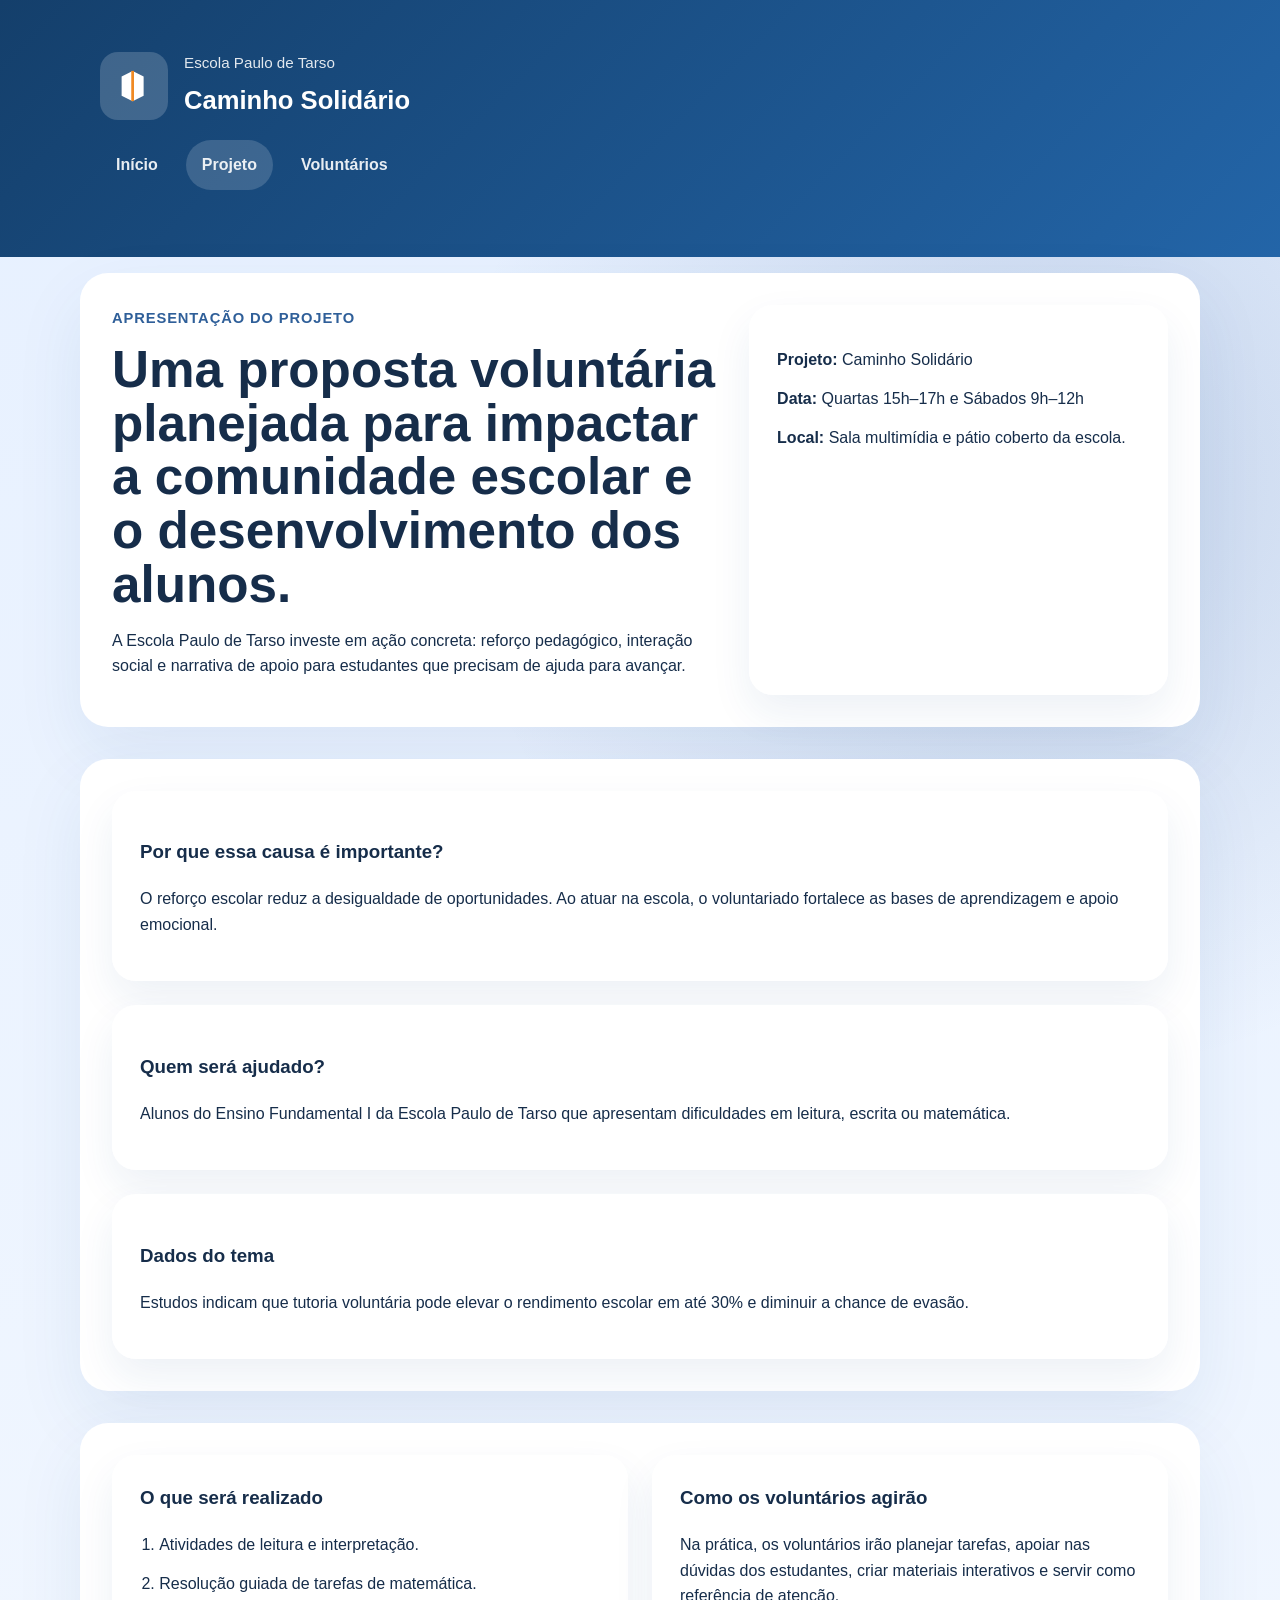
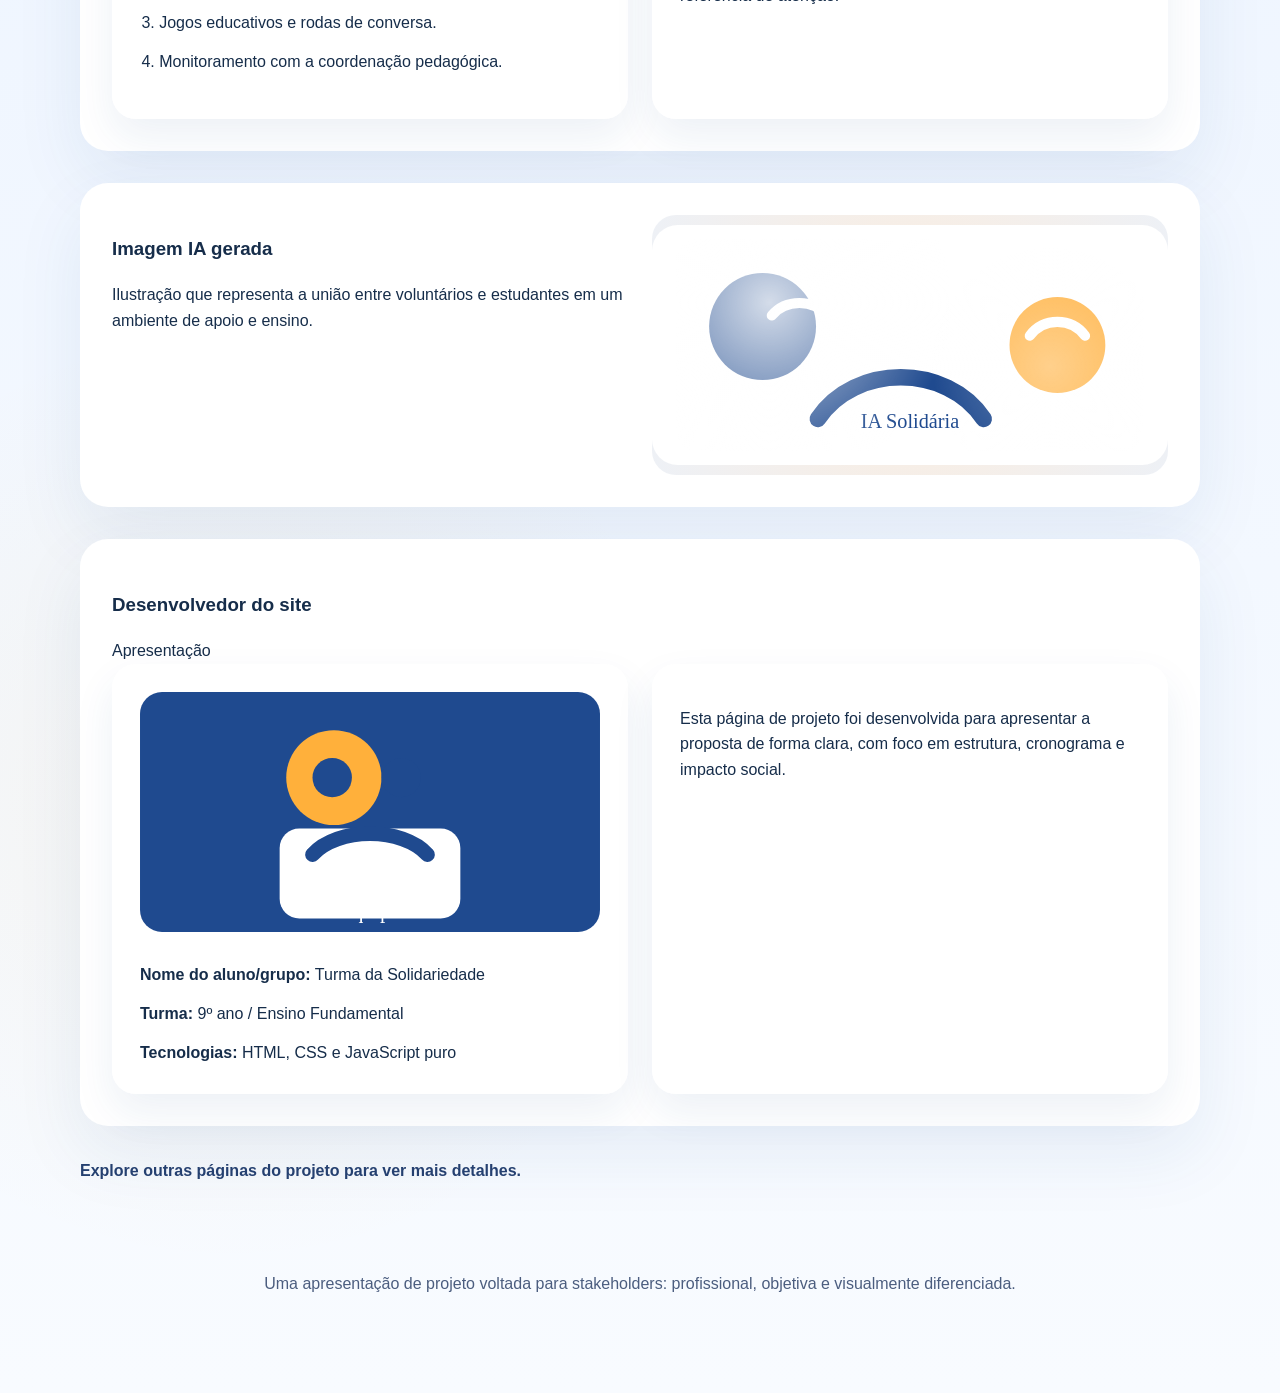
==== projeto.html @ b5e7ed50 "oi" ====
<!DOCTYPE html>
<html lang="pt-BR">
<head>
  <meta charset="UTF-8" />
  <meta name="viewport" content="width=device-width, initial-scale=1.0" />
  <title>Projeto Caminho Solidário | Escola Paulo de Tarso</title>
  <link rel="stylesheet" href="style.css" />
</head>
<body class="projeto" data-page-label="Projeto Caminho Solidário">
  <header>
    <div class="header-inner container">
      <div class="logo-box">
        <div class="logo-mark" aria-label="Logo da Escola Paulo de Tarso">
          <svg viewBox="0 0 64 64" xmlns="http://www.w3.org/2000/svg" aria-hidden="true">
            <path d="M14 18 L30 10 L46 18 V46 L30 54 L14 46 Z" fill="#ffffff" />
            <path d="M30 10 V54" stroke="#f08a24" stroke-width="4" />
          </svg>
        </div>
        <div class="logo-text">
          <p>Escola Paulo de Tarso</p>
          <h1>Caminho Solidário</h1>
        </div>
      </div>
      <nav class="main-nav" aria-label="Navegação principal">
        <a href="index.html" class="nav-link">Início</a>
        <a href="projeto.html" class="nav-link active">Projeto</a>
        <a href="voluntarios.html" class="nav-link">Voluntários</a>
      </nav>
    </div>
  </header>

  <main class="container">
    <section class="project-hero">
      <div>
        <span class="eyebrow">Apresentação do projeto</span>
        <h2>Uma proposta voluntária planejada para impactar a comunidade escolar e o desenvolvimento dos alunos.</h2>
        <p>A Escola Paulo de Tarso investe em ação concreta: reforço pedagógico, interação social e narrativa de apoio para estudantes que precisam de ajuda para avançar.</p>
      </div>
      <div class="project-highlight">
        <p><strong>Projeto:</strong> Caminho Solidário</p>
        <p><strong>Data:</strong> Quartas 15h–17h e Sábados 9h–12h</p>
        <p><strong>Local:</strong> Sala multimídia e pátio coberto da escola.</p>
      </div>
    </section>

    <section class="cards project-cards">
      <article class="card">
        <h3>Por que essa causa é importante?</h3>
        <p>O reforço escolar reduz a desigualdade de oportunidades. Ao atuar na escola, o voluntariado fortalece as bases de aprendizagem e apoio emocional.</p>
      </article>
      <article class="card">
        <h3>Quem será ajudado?</h3>
        <p>Alunos do Ensino Fundamental I da Escola Paulo de Tarso que apresentam dificuldades em leitura, escrita ou matemática.</p>
      </article>
      <article class="card">
        <h3>Dados do tema</h3>
        <p>Estudos indicam que tutoria voluntária pode elevar o rendimento escolar em até 30% e diminuir a chance de evasão.</p>
      </article>
    </section>

    <section class="timeline-section">
      <div class="timeline-card">
        <h3>O que será realizado</h3>
        <ol>
          <li>Atividades de leitura e interpretação.</li>
          <li>Resolução guiada de tarefas de matemática.</li>
          <li>Jogos educativos e rodas de conversa.</li>
          <li>Monitoramento com a coordenação pedagógica.</li>
        </ol>
      </div>
      <div class="timeline-card">
        <h3>Como os voluntários agirão</h3>
        <p>Na prática, os voluntários irão planejar tarefas, apoiar nas dúvidas dos estudantes, criar materiais interativos e servir como referência de atenção.</p>
      </div>
    </section>

    <section class="image-block project-image">
      <div class="card">
        <h3>Imagem IA gerada</h3>
        <p>Ilustração que representa a união entre voluntários e estudantes em um ambiente de apoio e ensino.</p>
      </div>
      <div class="image-canvas"></div>
    </section>

    <section class="developer-section">
      <div class="section-head">
        <h3>Desenvolvedor do site</h3>
        <span>Apresentação</span>
      </div>
      <div class="developer-grid">
        <div class="profile-card">
          <img src="data:image/svg+xml;utf8,<svg xmlns='http://www.w3.org/2000/svg' width='560' height='320'><rect width='560' height='320' fill='%231f4a8f'/><circle cx='140' cy='120' r='60' fill='%23f08a24'/><rect x='220' y='80' width='220' height='160' rx='24' fill='%23ffffff'/><circle cx='300' cy='144' r='32' fill='%231f4a8f'/><path d='M260 240 q80 50 160 0' stroke='%231f4a8f' stroke-width='18' fill='none'/><text x='280' y='300' font-size='28' fill='%23ffffff' text-anchor='middle'>Foto do grupo</text></svg>" alt="Foto do desenvolvedor" />
          <div>
            <p><strong>Nome do aluno/grupo:</strong> Turma da Solidariedade</p>
            <p><strong>Turma:</strong> 9º ano / Ensino Fundamental</p>
            <p><strong>Tecnologias:</strong> HTML, CSS e JavaScript puro</p>
          </div>
        </div>
        <div class="profile-text">
          <p>Esta página de projeto foi desenvolvida para apresentar a proposta de forma clara, com foco em estrutura, cronograma e impacto social.</p>
        </div>
      </div>
    </section>
    <div id="visit-note" class="visit-note">Carregando informações de navegação...</div>
  </main>

  <footer class="site-footer">
    <div class="container">
      <p>Uma apresentação de projeto voltada para stakeholders: profissional, objetiva e visualmente diferenciada.</p>
    </div>
  </footer>

  <script src="script.js"></script>
</body>
</html>
---- style.css ----
:root {
  --orange: #f08a24;
  --blue: #1f4a8f;
  --white: #ffffff;
  --gray: #f4f6fb;
  --dark: #1d3557;
  --soft: #e9f1ff;
  --text: #162d4a;
}

* {
  box-sizing: border-box;
}

body {
  margin: 0;
  font-family: "Inter", "Segoe UI", sans-serif;
  color: var(--text);
  line-height: 1.6;
  min-height: 100vh;
}

a {
  color: inherit;
  text-decoration: none;
}

img,
svg {
  max-width: 100%;
  display: block;
}

.container {
  width: min(1120px, calc(100% - 2rem));
  margin: 0 auto;
  padding: 1rem 0 3rem;
}

header {
  color: var(--white);
  padding: 2.2rem 1rem 1.2rem;
}

.header-inner {
  max-width: 1080px;
  margin: 0 auto;
  display: grid;
  grid-template-columns: 1fr;
  gap: 1.25rem;
}

.logo-box {
  display: flex;
  align-items: center;
  gap: 1rem;
}

.logo-mark {
  width: 68px;
  height: 68px;
  border-radius: 18px;
  display: grid;
  place-items: center;
  background: rgba(255, 255, 255, 0.18);
}

.logo-mark svg {
  width: 44px;
  height: 44px;
}

.logo-text p {
  margin: 0;
  opacity: 0.88;
  font-size: 0.95rem;
}

.logo-text h1 {
  margin: 0.25rem 0 0;
  font-size: 1.6rem;
}

.main-nav {
  display: flex;
  flex-wrap: wrap;
  gap: 0.75rem;
}

.nav-link {
  padding: 0.75rem 1rem;
  border-radius: 999px;
  font-weight: 700;
  color: rgba(255, 255, 255, 0.9);
  transition: background 0.2s ease;
}

.nav-link:hover,
.nav-link.active {
  background: rgba(255, 255, 255, 0.16);
}

body.home {
  background: radial-gradient(circle at 15% 20%, rgba(255, 176, 60, 0.22), transparent 24%),
    radial-gradient(circle at 85% 10%, rgba(31, 74, 143, 0.08), transparent 15%),
    linear-gradient(180deg, #fff7ec 0%, #ffffff 100%);
}

body.home header {
  background: linear-gradient(135deg, #ff8c3a, #1f4a8f);
}

body.projeto {
  background: radial-gradient(circle at 82% 16%, rgba(31, 74, 143, 0.18), transparent 22%),
    radial-gradient(circle at 18% 80%, rgba(255, 176, 60, 0.08), transparent 18%),
    linear-gradient(180deg, #e6f0ff 0%, #f8fbff 100%);
}

body.projeto header {
  background: linear-gradient(135deg, #143f6b, #2365a8);
}

body.voluntarios {
  background: radial-gradient(circle at 50% 10%, rgba(240, 138, 36, 0.18), transparent 26%),
    radial-gradient(circle at 15% 70%, rgba(31, 74, 143, 0.08), transparent 18%),
    linear-gradient(180deg, #e8efff 0%, #ffffff 100%);
}

body.voluntarios header {
  background: linear-gradient(135deg, #1f4a8f, #254e98);
}

.hero-visual {
  position: relative;
  display: grid;
  gap: 1rem;
}

.visual-image,
.image-canvas {
  border-radius: 26px;
  overflow: hidden;
  min-height: 260px;
  background: rgba(255, 255, 255, 0.76);
  display: grid;
  place-items: center;
}

.visual-image img,
.image-canvas img {
  width: 100%;
  height: auto;
  display: block;
}

main {
  margin-top: -2rem;
}

section {
  background: var(--white);
  border-radius: 28px;
  box-shadow: 0 28px 70px rgba(31, 74, 143, 0.08);
  margin-bottom: 2rem;
  padding: 2rem;
}

.eyebrow {
  display: inline-flex;
  align-items: center;
  gap: 0.5rem;
  font-size: 0.92rem;
  font-weight: 700;
  letter-spacing: 0.06em;
  text-transform: uppercase;
  color: #2f5f99;
}

.button-primary,
.button-secondary {
  display: inline-flex;
  align-items: center;
  justify-content: center;
  border-radius: 999px;
  font-weight: 700;
  padding: 0.95rem 1.75rem;
  transition: transform 0.2s ease, opacity 0.2s ease;
}

.button-primary {
  background: var(--white);
  color: var(--blue);
}

.button-secondary {
  background: rgba(255,255,255,0.14);
  color: var(--white);
}

.button-primary:hover,
.button-secondary:hover {
  transform: translateY(-2px);
  opacity: 0.92;
}

.home-hero,
.project-hero,
.volunteer-hero {
  display: grid;
  gap: 2rem;
}

.home-hero {
  grid-template-columns: 1.5fr 1fr;
  align-items: center;
}

.hero-content h2,
.project-hero h2,
.volunteer-hero h2 {
  margin: 0.75rem 0 1rem;
  line-height: 1.05;
  font-size: clamp(2.4rem, 4vw, 3.6rem);
}

.home-hero p,
.project-hero p,
.volunteer-hero p {
  max-width: 44rem;
}

.hero-actions {
  display: flex;
  gap: 1rem;
  flex-wrap: wrap;
}

.hero-visual {
  position: relative;
}

.visual-card,
.project-highlight,
.volunteer-metrics,
.mission-card,
.preview-card,
.timeline-card,
.status-card,
.form-panel,
.profile-card,
.profile-text,
.project-cards .card,
.developer-grid > * {
  background: rgba(255,255,255,0.98);
  border-radius: 24px;
  padding: 1.75rem;
  box-shadow: 0 18px 40px rgba(31, 74, 143, 0.08);
}

.visual-card {
  height: 100%;
  display: grid;
  align-items: center;
  justify-content: center;
  gap: 1.5rem;
  padding: 2rem;
}

.visual-pill {
  display: inline-flex;
  padding: 0.6rem 1rem;
  border-radius: 999px;
  background: rgba(240, 138, 36, 0.16);
  color: #b35b08;
  font-weight: 700;
}

.mission-grid,
.home-preview,
.project-cards,
.timeline-section,
.form-section,
.developer-grid,
.footer-grid {
  display: grid;
  gap: 1.5rem;
}

.mission-grid,
.home-preview,
.timeline-section,
.form-section,
.developer-grid {
  grid-template-columns: repeat(auto-fit, minmax(260px, 1fr));
}

.mission-card,
.preview-card,
.timeline-card,
.profile-card,
.profile-text,
.status-card {
  min-height: 160px;
}

.mission-card h3,
.preview-card h3,
.timeline-card h3,
.status-card h3,
.profile-text h3 {
  margin-top: 0;
}

.project-hero {
  grid-template-columns: 1.3fr 0.9fr;
}

.project-highlight p,
.volunteer-metrics div p,
.status-card p,
.profile-text p,
.profile-card p {
  margin: 0.85rem 0 0;
}

.project-cards .card {
  padding: 1.75rem;
}

.timeline-card ol {
  padding-left: 1.2rem;
}

.timeline-card ol li {
  margin-bottom: 0.85rem;
}

.image-block {
  display: grid;
  gap: 1.5rem;
}

.image-block.project-image {
  grid-template-columns: 1fr 1fr;
}

.image-canvas {
  min-height: 260px;
  border-radius: 24px;
  background: radial-gradient(circle at center, rgba(240,138,36,0.16), rgba(31,74,143,0.08));
  position: relative;
}

.image-canvas::before {
  content: "";
  position: absolute;
  inset: 1.5rem;
  background: radial-gradient(circle at 20% 30%, rgba(255,255,255,0.8), transparent 45%), radial-gradient(circle at 80% 60%, rgba(255,255,255,0.35), transparent 30%);
  border-radius: 20px;
}

.form-grid {
  display: grid;
  gap: 1rem;
}

label {
  display: grid;
  gap: 0.5rem;
  font-weight: 600;
}

input,
select,
textarea {
  width: 100%;
  border: 1px solid #d8dde8;
  border-radius: 14px;
  padding: 0.95rem 1rem;
  font: inherit;
  background: var(--white);
}

input:focus,
select:focus,
textarea:focus {
  outline: 3px solid rgba(31, 74, 143, 0.15);
}

textarea {
  resize: vertical;
  min-height: 140px;
}

button {
  border: none;
  background: var(--blue);
  color: var(--white);
  padding: 1rem 1.5rem;
  border-radius: 14px;
  cursor: pointer;
  font-size: 1rem;
  font-weight: 700;
}

button:hover {
  background: #163b72;
}

.volunteer-status {
  border-radius: 18px;
  background: #eff6ff;
  padding: 1rem 1.25rem;
  color: var(--text);
  font-weight: 600;
}

.volunteer-count,
.visit-note {
  margin-top: 1rem;
  font-weight: 600;
}

.profile-card {
  display: grid;
  gap: 1rem;
}

.profile-card img {
  border-radius: 22px;
  object-fit: cover;
  height: 240px;
  width: 100%;
}

.profile-text {
  display: grid;
  gap: 1rem;
}

.site-footer {
  padding: 1.5rem 0 3rem;
}

.site-footer p {
  margin: 0;
  text-align: center;
  color: #4b5d7f;
}

.visit-note {
  color: #254070;
}

@media (max-width: 900px) {
  .home-hero,
  .project-hero,
  .volunteer-hero,
  .image-block.project-image,
  .timeline-section,
  .form-section,
  .developer-grid,
  .mission-grid,
  .home-preview {
    grid-template-columns: 1fr;
  }

  main {
    margin-top: -1.5rem;
  }
}

@media (max-width: 620px) {
  header {
    padding: 1.5rem 1rem 1rem;
  }

  .hero-content h2,
  .project-hero h2,
  .volunteer-hero h2 {
    font-size: 2.2rem;
  }

  .button-primary,
  .button-secondary {
    width: 100%;
  }
}
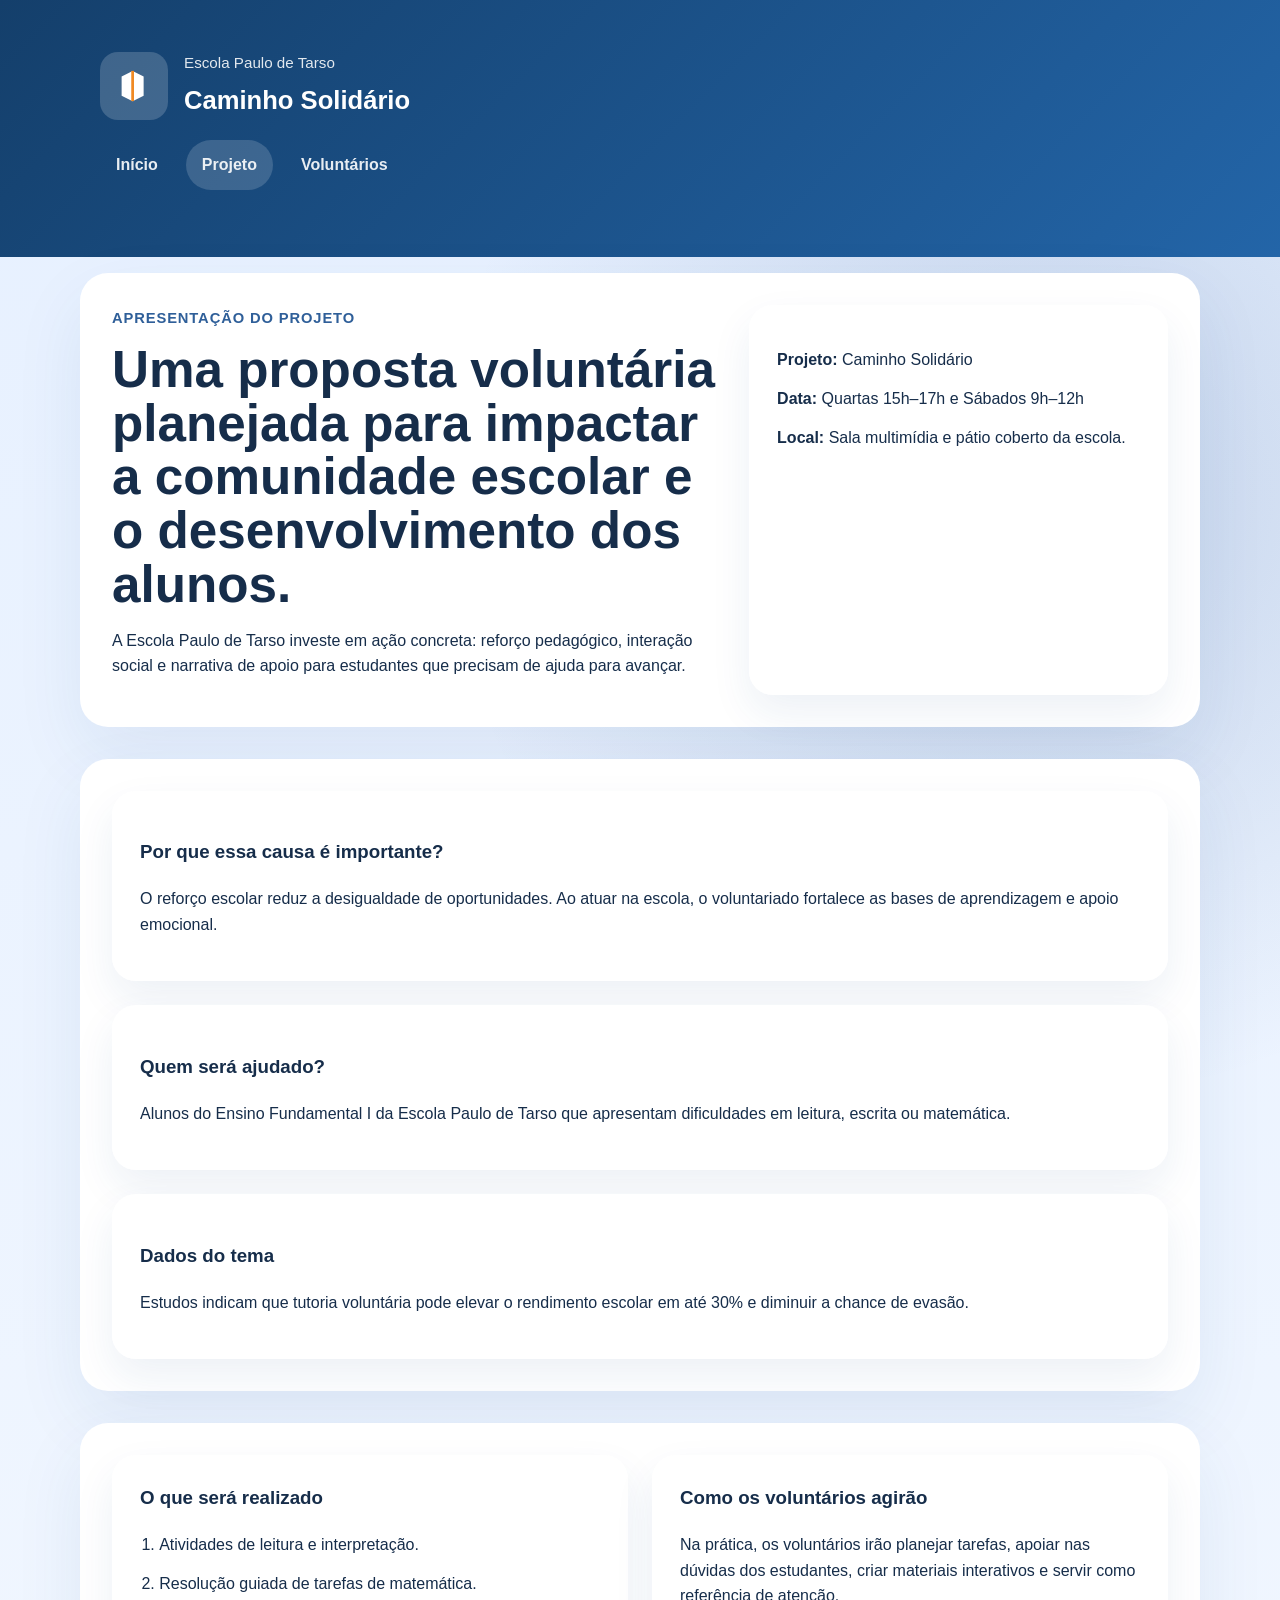
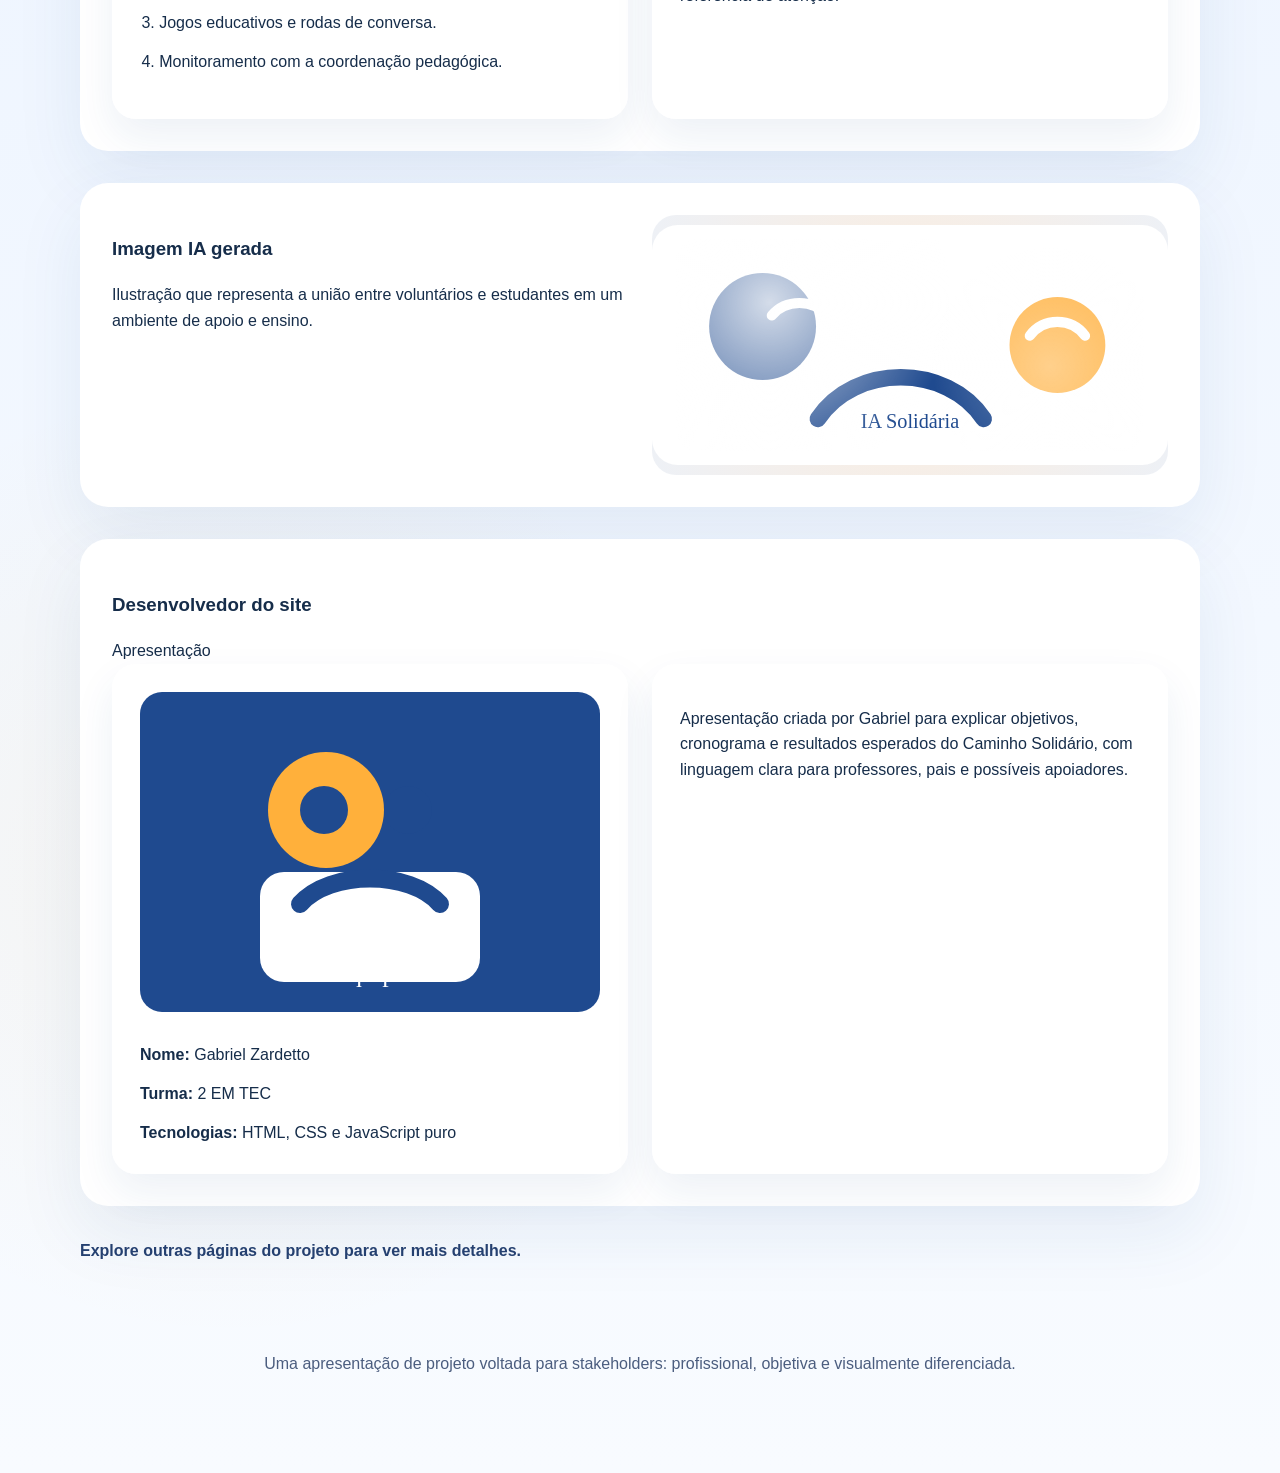
==== commit 4a6f5dd1: "adiciona pasta imagens e arquivo html" ====
--- a/projeto.html
+++ b/projeto.html
@@ -89,15 +89,15 @@
       </div>
       <div class="developer-grid">
         <div class="profile-card">
-          <img src="data:image/svg+xml;utf8,<svg xmlns='http://www.w3.org/2000/svg' width='560' height='320'><rect width='560' height='320' fill='%231f4a8f'/><circle cx='140' cy='120' r='60' fill='%23f08a24'/><rect x='220' y='80' width='220' height='160' rx='24' fill='%23ffffff'/><circle cx='300' cy='144' r='32' fill='%231f4a8f'/><path d='M260 240 q80 50 160 0' stroke='%231f4a8f' stroke-width='18' fill='none'/><text x='280' y='300' font-size='28' fill='%23ffffff' text-anchor='middle'>Foto do grupo</text></svg>" alt="Foto do desenvolvedor" />
+          <img src="assets/images/gabriel-imagem.jpg" alt="Foto de Gabriel Zardetto" />
           <div>
-            <p><strong>Nome do aluno/grupo:</strong> Turma da Solidariedade</p>
-            <p><strong>Turma:</strong> 9º ano / Ensino Fundamental</p>
+            <p><strong>Nome:</strong> Gabriel Zardetto</p>
+            <p><strong>Turma:</strong> 2 EM TEC</p>
             <p><strong>Tecnologias:</strong> HTML, CSS e JavaScript puro</p>
           </div>
         </div>
         <div class="profile-text">
-          <p>Esta página de projeto foi desenvolvida para apresentar a proposta de forma clara, com foco em estrutura, cronograma e impacto social.</p>
+          <p>Apresentação criada por Gabriel para explicar objetivos, cronograma e resultados esperados do Caminho Solidário, com linguagem clara para professores, pais e possíveis apoiadores.</p>
         </div>
       </div>
     </section>
--- a/style.css
+++ b/style.css
@@ -389,7 +389,7 @@
 
 textarea {
   resize: vertical;
-  min-height: 140px;
+  min-height: 220px;
 }
 
 button {
@@ -429,7 +429,7 @@
 .profile-card img {
   border-radius: 22px;
   object-fit: cover;
-  height: 240px;
+  height: 320px;
   width: 100%;
 }
 
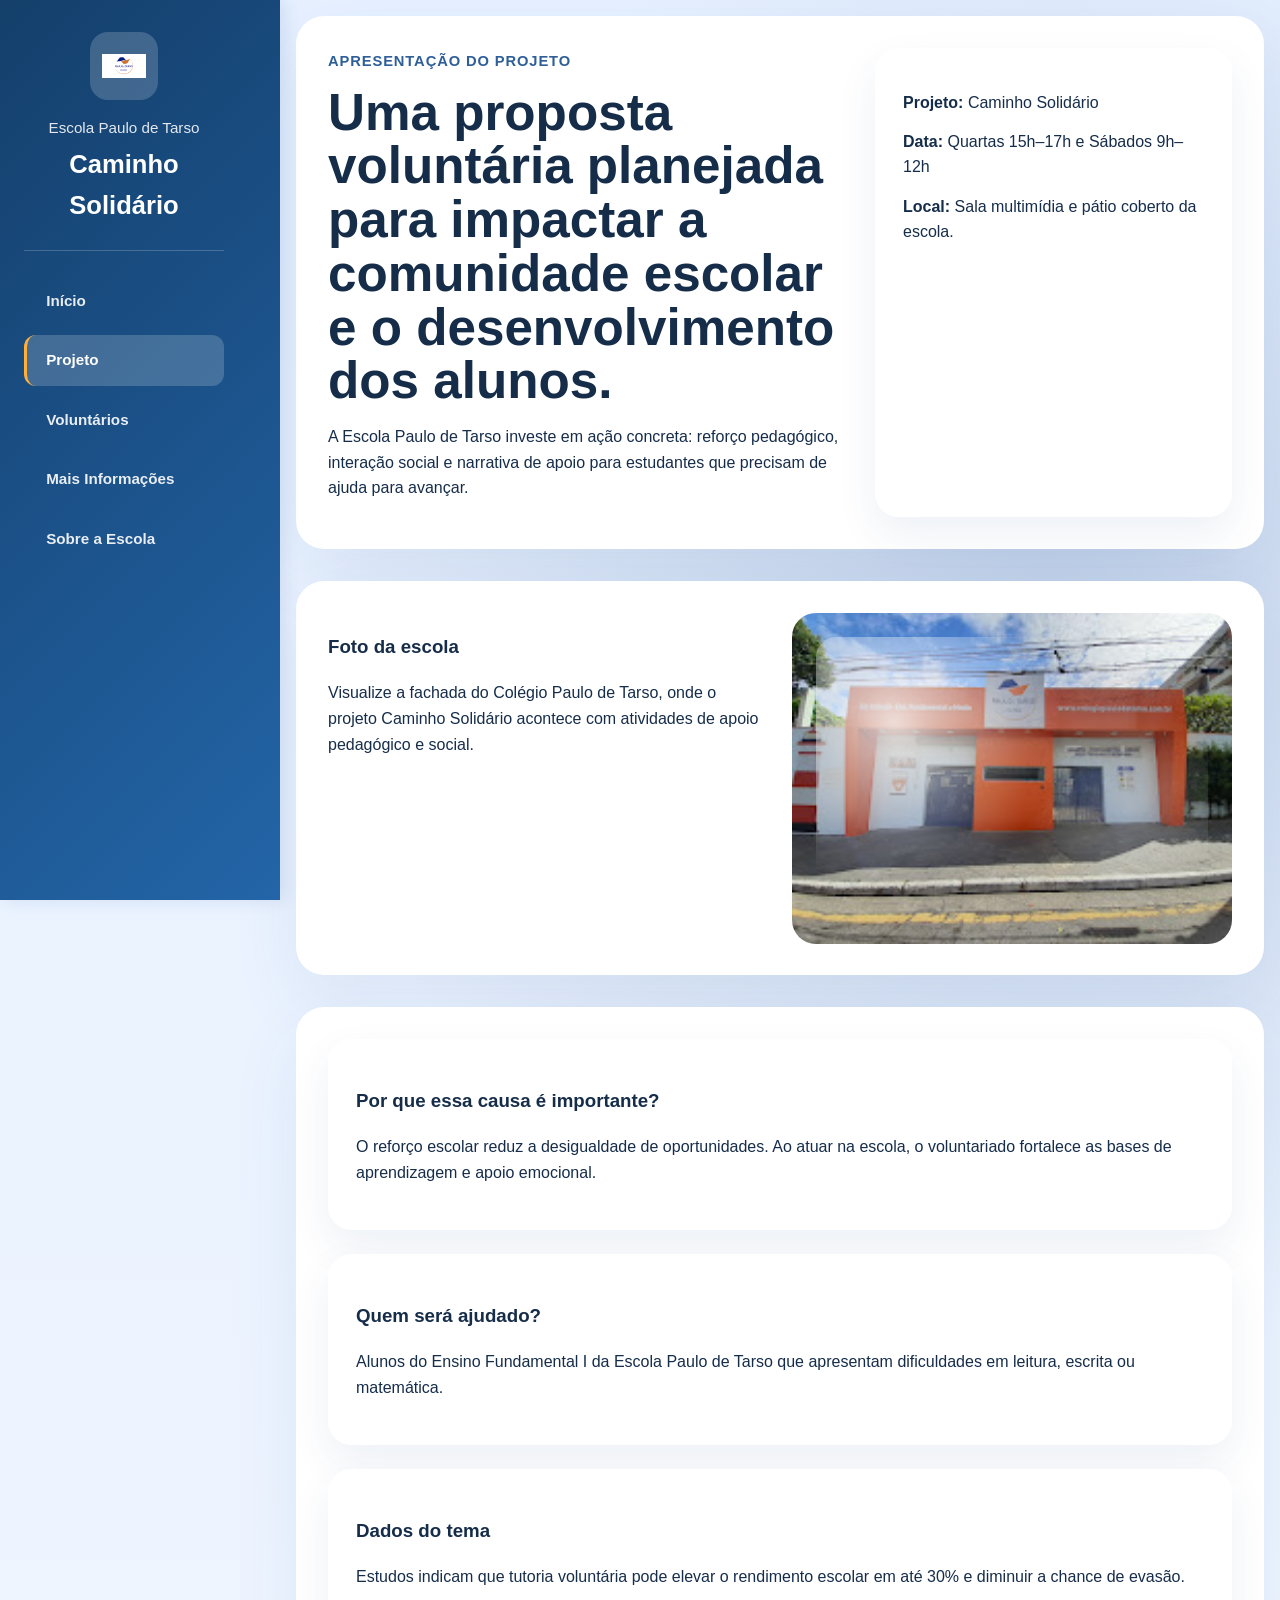
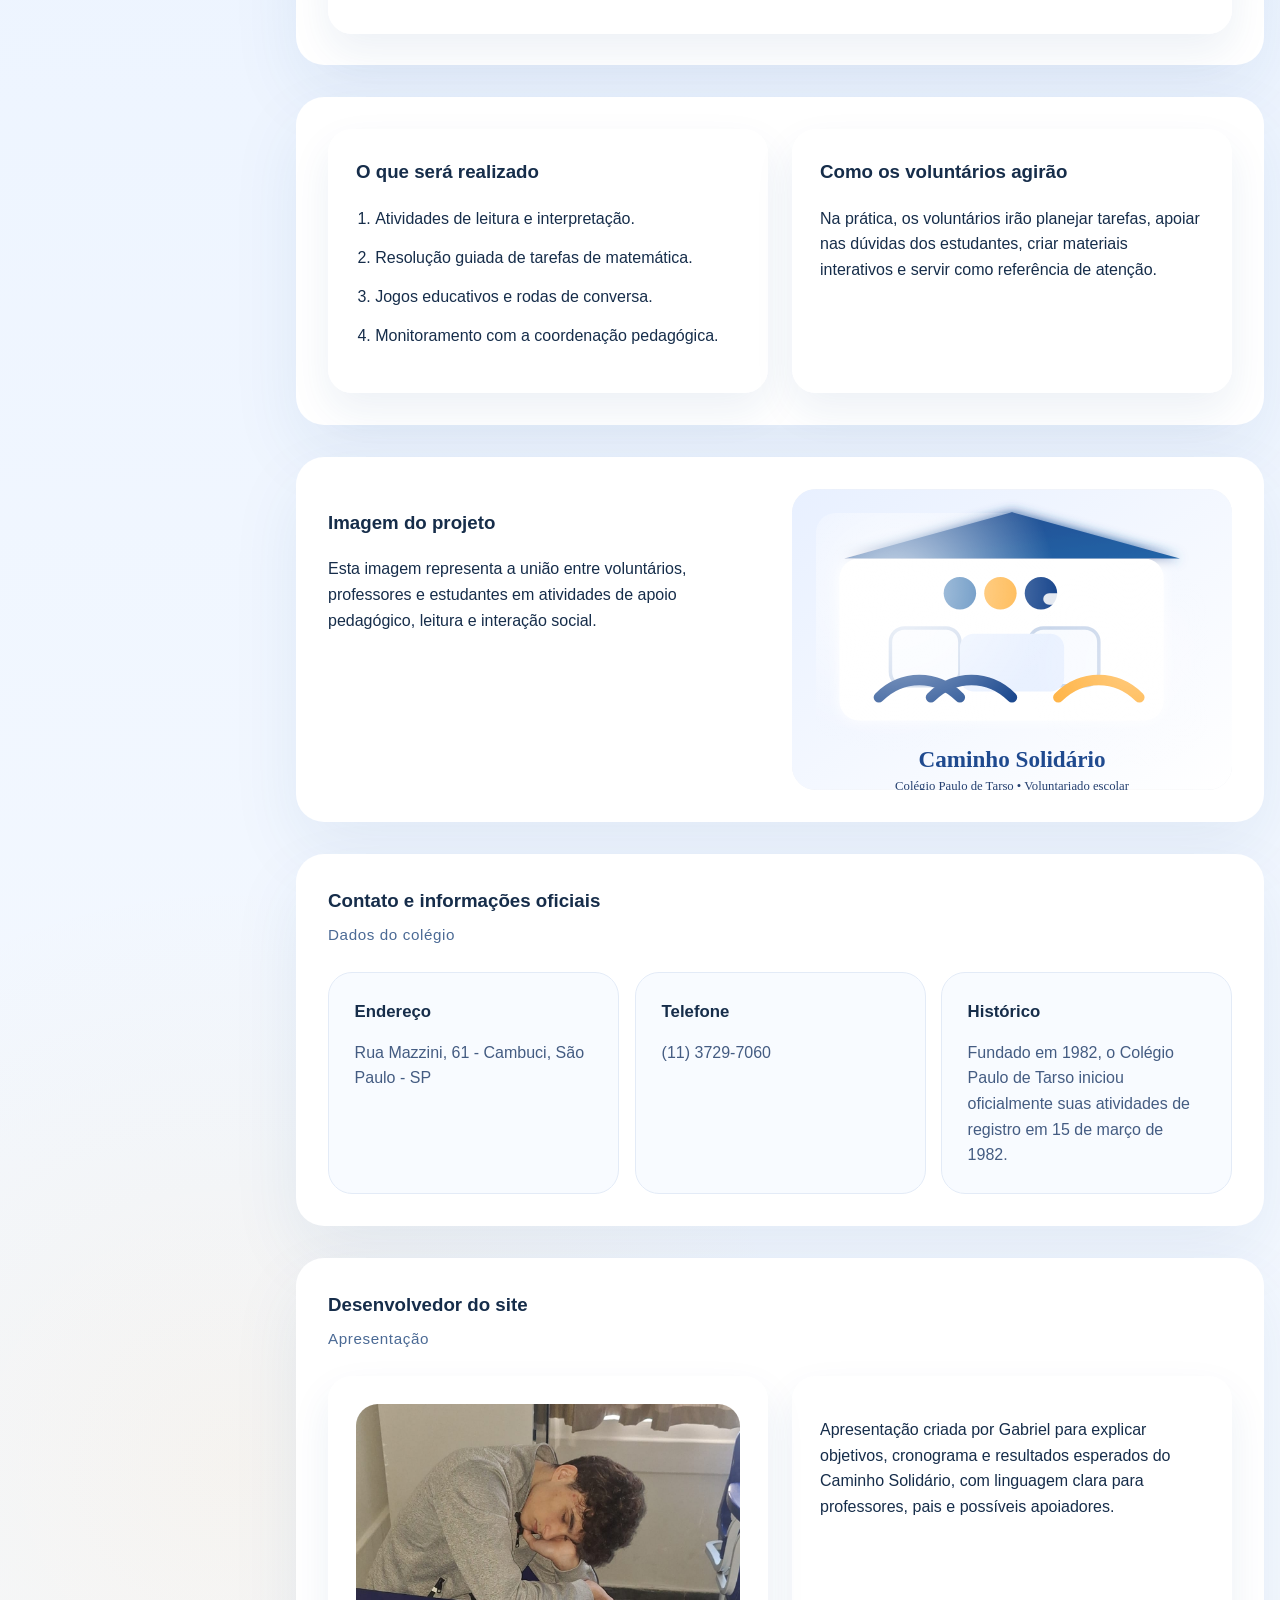
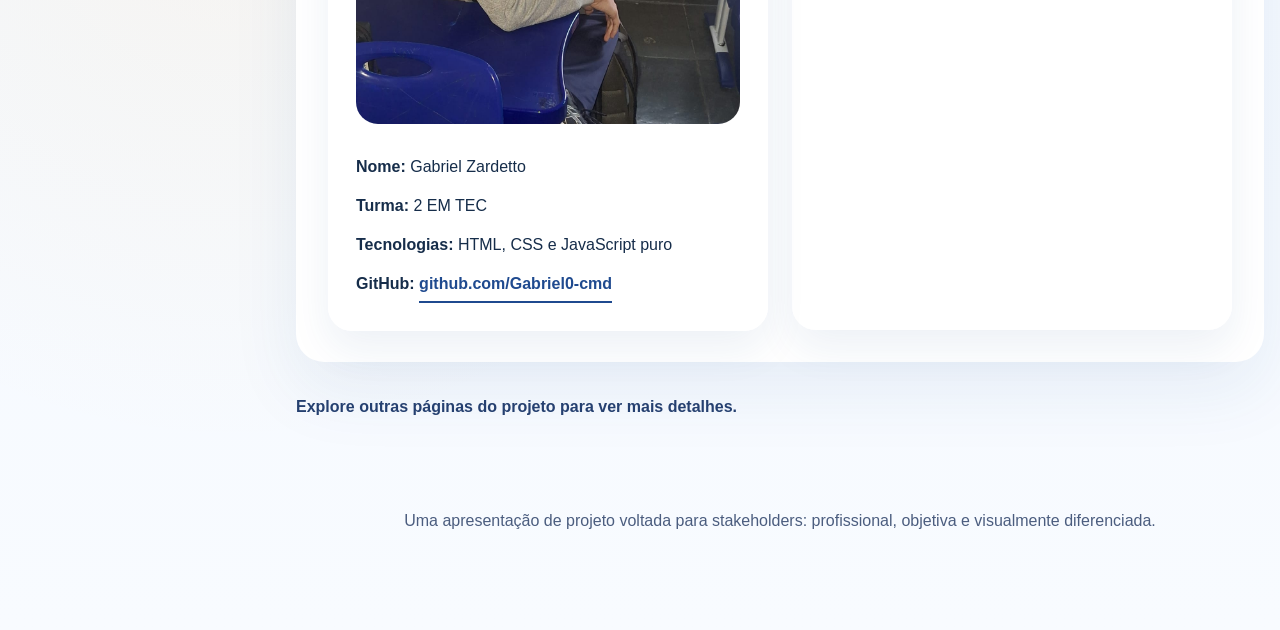
==== commit 3637b4f0: "opa" ====
--- a/projeto.html
+++ b/projeto.html
@@ -10,11 +10,8 @@
   <header>
     <div class="header-inner container">
       <div class="logo-box">
-        <div class="logo-mark" aria-label="Logo da Escola Paulo de Tarso">
-          <svg viewBox="0 0 64 64" xmlns="http://www.w3.org/2000/svg" aria-hidden="true">
-            <path d="M14 18 L30 10 L46 18 V46 L30 54 L14 46 Z" fill="#ffffff" />
-            <path d="M30 10 V54" stroke="#f08a24" stroke-width="4" />
-          </svg>
+        <div class="logo-mark" aria-label="Símbolo do Colégio Paulo de Tarso">
+          <img src="assets/images/download.png" alt="Símbolo do Colégio Paulo de Tarso" />
         </div>
         <div class="logo-text">
           <p>Escola Paulo de Tarso</p>
@@ -25,6 +22,8 @@
         <a href="index.html" class="nav-link">Início</a>
         <a href="projeto.html" class="nav-link active">Projeto</a>
         <a href="voluntarios.html" class="nav-link">Voluntários</a>
+        <a href="mais-informacoes.html" class="nav-link">Mais Informações</a>
+        <a href="sobre-escola.html" class="nav-link">Sobre a Escola</a>
       </nav>
     </div>
   </header>
@@ -40,6 +39,16 @@
         <p><strong>Projeto:</strong> Caminho Solidário</p>
         <p><strong>Data:</strong> Quartas 15h–17h e Sábados 9h–12h</p>
         <p><strong>Local:</strong> Sala multimídia e pátio coberto da escola.</p>
+      </div>
+    </section>
+
+    <section class="image-block project-image school-photo-block">
+      <div class="card">
+        <h3>Foto da escola</h3>
+        <p>Visualize a fachada do Colégio Paulo de Tarso, onde o projeto Caminho Solidário acontece com atividades de apoio pedagógico e social.</p>
+      </div>
+      <div class="image-canvas">
+        <img src="assets/images/download.jpg" alt="Foto da fachada do Colégio Paulo de Tarso" />
       </div>
     </section>
 
@@ -76,10 +85,33 @@
 
     <section class="image-block project-image">
       <div class="card">
-        <h3>Imagem IA gerada</h3>
-        <p>Ilustração que representa a união entre voluntários e estudantes em um ambiente de apoio e ensino.</p>
+        <h3>Imagem do projeto</h3>
+        <p>Esta imagem representa a união entre voluntários, professores e estudantes em atividades de apoio pedagógico, leitura e interação social.</p>
       </div>
-      <div class="image-canvas"></div>
+      <div class="image-canvas">
+        <img src="assets/images/projeto-ilustracao.svg" alt="Ilustração de voluntários e estudantes do Caminho Solidário" />
+      </div>
+    </section>
+
+    <section class="contact-panel">
+      <div class="section-head">
+        <h3>Contato e informações oficiais</h3>
+        <span>Dados do colégio</span>
+      </div>
+      <div class="contact-grid">
+        <article class="contact-card">
+          <h4>Endereço</h4>
+          <p>Rua Mazzini, 61 - Cambuci, São Paulo - SP</p>
+        </article>
+        <article class="contact-card">
+          <h4>Telefone</h4>
+          <p>(11) 3729-7060</p>
+        </article>
+        <article class="contact-card">
+          <h4>Histórico</h4>
+          <p>Fundado em 1982, o Colégio Paulo de Tarso iniciou oficialmente suas atividades de registro em 15 de março de 1982.</p>
+        </article>
+      </div>
     </section>
 
     <section class="developer-section">
@@ -89,11 +121,12 @@
       </div>
       <div class="developer-grid">
         <div class="profile-card">
-          <img src="assets/images/gabriel-imagem.jpg" alt="Foto de Gabriel Zardetto" />
+          <img src="assets/images/imagem-eu.jpg" alt="Foto de Gabriel Zardetto" />
           <div>
             <p><strong>Nome:</strong> Gabriel Zardetto</p>
             <p><strong>Turma:</strong> 2 EM TEC</p>
             <p><strong>Tecnologias:</strong> HTML, CSS e JavaScript puro</p>
+            <p><strong>GitHub:</strong> <a href="https://github.com/Gabriel0-cmd" target="_blank" rel="noopener">github.com/Gabriel0-cmd</a></p>
           </div>
         </div>
         <div class="profile-text">
--- a/style.css
+++ b/style.css
@@ -18,6 +18,24 @@
   color: var(--text);
   line-height: 1.6;
   min-height: 100vh;
+  display: grid;
+  grid-template-columns: 280px 1fr;
+  grid-template-rows: auto 1fr;
+}
+
+body > header {
+  grid-column: 1;
+  grid-row: 1 / 3;
+}
+
+body > main {
+  grid-column: 2;
+  grid-row: 2;
+}
+
+body > footer {
+  grid-column: 2;
+  grid-row: 3;
 }
 
 a {
@@ -39,21 +57,38 @@
 
 header {
   color: var(--white);
-  padding: 2.2rem 1rem 1.2rem;
+  padding: 2rem 1.5rem;
+  position: fixed;
+  left: 0;
+  top: 0;
+  width: 280px;
+  height: 100vh;
+  background: linear-gradient(135deg, #ff8c3a, #1f4a8f);
+  display: flex;
+  flex-direction: column;
+  gap: 2rem;
+  overflow-y: auto;
+  box-shadow: 4px 0 16px rgba(31, 74, 143, 0.12);
+  z-index: 100;
 }
 
 .header-inner {
-  max-width: 1080px;
-  margin: 0 auto;
-  display: grid;
-  grid-template-columns: 1fr;
-  gap: 1.25rem;
+  display: flex;
+  flex-direction: column;
+  gap: 1.5rem;
+  margin: 0;
+  max-width: none;
+  padding: 0;
 }
 
 .logo-box {
   display: flex;
+  flex-direction: column;
   align-items: center;
   gap: 1rem;
+  text-align: center;
+  padding-bottom: 1.5rem;
+  border-bottom: 1px solid rgba(255, 255, 255, 0.2);
 }
 
 .logo-mark {
@@ -63,11 +98,15 @@
   display: grid;
   place-items: center;
   background: rgba(255, 255, 255, 0.18);
-}
-
-.logo-mark svg {
+  overflow: hidden;
+}
+
+.logo-mark svg,
+.logo-mark img {
   width: 44px;
   height: 44px;
+  display: block;
+  object-fit: contain;
 }
 
 .logo-text p {
@@ -83,21 +122,27 @@
 
 .main-nav {
   display: flex;
-  flex-wrap: wrap;
-  gap: 0.75rem;
+  flex-direction: column;
+  flex-wrap: nowrap;
+  gap: 0.5rem;
 }
 
 .nav-link {
-  padding: 0.75rem 1rem;
-  border-radius: 999px;
+  padding: 0.85rem 1.2rem;
+  border-radius: 12px;
   font-weight: 700;
   color: rgba(255, 255, 255, 0.9);
-  transition: background 0.2s ease;
+  transition: all 0.25s ease;
+  text-align: left;
+  font-size: 0.95rem;
+  border-left: 3px solid transparent;
 }
 
 .nav-link:hover,
 .nav-link.active {
-  background: rgba(255, 255, 255, 0.16);
+  background: rgba(255, 255, 255, 0.18);
+  border-left-color: #ffb03b;
+  color: #ffffff;
 }
 
 body.home {
@@ -128,6 +173,26 @@
 
 body.voluntarios header {
   background: linear-gradient(135deg, #1f4a8f, #254e98);
+}
+
+body.mais-informacoes {
+  background: radial-gradient(circle at 25% 15%, rgba(240, 138, 36, 0.15), transparent 25%),
+    radial-gradient(circle at 85% 80%, rgba(31, 74, 143, 0.08), transparent 20%),
+    linear-gradient(180deg, #fef3e6 0%, #ffffff 100%);
+}
+
+body.mais-informacoes header {
+  background: linear-gradient(135deg, #ff8c3a, #f08a24);
+}
+
+body.sobre-escola {
+  background: radial-gradient(circle at 80% 20%, rgba(31, 74, 143, 0.15), transparent 25%),
+    radial-gradient(circle at 10% 70%, rgba(240, 138, 36, 0.08), transparent 18%),
+    linear-gradient(180deg, #e9f4ff 0%, #ffffff 100%);
+}
+
+body.sobre-escola header {
+  background: linear-gradient(135deg, #1f4a8f, #2d5fa8);
 }
 
 .hero-visual {
@@ -226,6 +291,27 @@
 .home-hero p,
 .project-hero p,
 .volunteer-hero p {
+  max-width: 44rem;
+}
+
+.page-hero {
+  display: grid;
+  gap: 2rem;
+  grid-template-columns: 1fr;
+}
+
+.page-hero > div {
+  display: grid;
+  gap: 1rem;
+}
+
+.page-hero h2 {
+  margin: 0.75rem 0 1rem;
+  line-height: 1.05;
+  font-size: clamp(2.4rem, 4vw, 3.6rem);
+}
+
+.page-hero p {
   max-width: 44rem;
 }
 
@@ -349,6 +435,28 @@
   border-radius: 24px;
   background: radial-gradient(circle at center, rgba(240,138,36,0.16), rgba(31,74,143,0.08));
   position: relative;
+  overflow: hidden;
+}
+
+.image-canvas img {
+  width: 100%;
+  height: 100%;
+  object-fit: cover;
+  display: block;
+}
+
+.map-panel .map-frame {
+  margin-top: 1.5rem;
+  border-radius: 24px;
+  overflow: hidden;
+  box-shadow: inset 0 0 0 1px rgba(31, 74, 143, 0.08);
+}
+
+.map-panel iframe {
+  width: 100%;
+  min-height: 260px;
+  border: 0;
+  display: block;
 }
 
 .image-canvas::before {
@@ -407,6 +515,100 @@
   background: #163b72;
 }
 
+@keyframes floatAnimation {
+  0%, 100% { transform: translateY(0); }
+  50% { transform: translateY(-12px); }
+}
+
+@keyframes fadeInText {
+  from { opacity: 0; transform: translateY(18px); }
+  to { opacity: 1; transform: translateY(0); }
+}
+
+.reveal-on-scroll {
+  opacity: 0;
+  transform: translateY(24px);
+  transition: opacity 0.8s ease, transform 0.8s ease;
+  will-change: opacity, transform;
+}
+
+.reveal-on-scroll.revealed {
+  opacity: 1;
+  transform: translateY(0);
+}
+
+.button-primary,
+.button-secondary {
+  position: relative;
+  overflow: hidden;
+}
+
+.button-primary::after,
+.button-secondary::after {
+  content: '';
+  position: absolute;
+  inset: 0;
+  background: linear-gradient(90deg, rgba(255,255,255,0.22), rgba(255,255,255,0.08), rgba(255,255,255,0.22));
+  opacity: 0;
+  transition: opacity 0.4s ease;
+}
+
+.button-primary:hover::after,
+.button-secondary:hover::after {
+  opacity: 1;
+}
+
+.visual-image img,
+.image-canvas img,
+.profile-card img,
+.logo-mark img {
+  animation: floatAnimation 8s ease-in-out infinite;
+}
+
+.image-canvas {
+  transition: transform 0.35s ease, box-shadow 0.35s ease;
+}
+
+.image-canvas:hover {
+  transform: translateY(-6px);
+}
+
+.contact-card,
+.project-highlight,
+.timeline-card,
+.preview-card,
+.mission-card,
+.profile-card,
+.status-card,
+.visual-card {
+  transition: transform 0.35s ease, box-shadow 0.35s ease;
+}
+
+.contact-card:hover,
+.project-highlight:hover,
+.timeline-card:hover,
+.preview-card:hover,
+.mission-card:hover,
+.profile-card:hover,
+.status-card:hover,
+.visual-card:hover {
+  transform: translateY(-8px);
+  box-shadow: 0 30px 60px rgba(31, 74, 143, 0.14);
+}
+
+.hero-content h2,
+.project-hero h2,
+.volunteer-hero h2 {
+  animation: fadeInText 0.9s ease both;
+}
+
+@media (prefers-reduced-motion: reduce) {
+  *, *::before, *::after {
+    animation: none !important;
+    transition: none !important;
+  }
+}
+
 .volunteer-status {
   border-radius: 18px;
   background: #eff6ff;
@@ -426,6 +628,59 @@
   gap: 1rem;
 }
 
+.section-head {
+  display: grid;
+  gap: 0.45rem;
+  margin-bottom: 1.5rem;
+}
+
+.section-head h3 {
+  margin: 0;
+}
+
+.section-head span {
+  color: #4b6a95;
+  font-size: 0.95rem;
+  letter-spacing: 0.04em;
+}
+
+.school-summary,
+.contact-panel {
+  padding: 2rem;
+  border-radius: 28px;
+  background: var(--white);
+  box-shadow: 0 28px 70px rgba(31, 74, 143, 0.08);
+  margin-bottom: 2rem;
+}
+
+.school-content {
+  display: grid;
+  gap: 1rem;
+}
+
+.contact-grid {
+  display: grid;
+  gap: 1rem;
+  grid-template-columns: repeat(auto-fit, minmax(200px, 1fr));
+}
+
+.contact-card {
+  padding: 1.6rem;
+  border-radius: 24px;
+  background: #f8fbff;
+  border: 1px solid #e3ebf7;
+}
+
+.contact-card h4 {
+  margin: 0;
+  font-size: 1.05rem;
+}
+
+.contact-card p {
+  margin: 0.9rem 0 0;
+  color: #445c82;
+}
+
 .profile-card img {
   border-radius: 22px;
   object-fit: cover;
@@ -452,10 +707,94 @@
   color: #254070;
 }
 
+.profile-card a,
+.profile-text a {
+  color: var(--blue);
+  font-weight: 700;
+  position: relative;
+  transition: all 0.3s ease;
+  padding-bottom: 0.25rem;
+  border-bottom: 2.5px solid var(--blue);
+  display: inline-block;
+}
+
+.profile-card a:hover,
+.profile-text a:hover {
+  transform: scale(1.12);
+  color: var(--orange);
+  border-bottom-color: var(--orange);
+  text-shadow: 0 0 10px rgba(240, 138, 36, 0.4);
+}
+
+@media (max-width: 1024px) {
+  body {
+    grid-template-columns: 240px 1fr;
+  }
+
+  header {
+    width: 240px;
+    padding: 1.5rem 1rem;
+  }
+
+  .logo-text h1 {
+    font-size: 1.3rem;
+  }
+
+  .nav-link {
+    padding: 0.75rem 1rem;
+    font-size: 0.9rem;
+  }
+}
+
 @media (max-width: 900px) {
+  body {
+    grid-template-columns: 1fr;
+  }
+
+  body > header {
+    grid-column: 1;
+    grid-row: 1;
+    height: auto;
+    width: 100%;
+    position: static;
+    padding: 1.5rem 1rem;
+  }
+
+  body > main {
+    grid-column: 1;
+    grid-row: 2;
+  }
+
+  .header-inner {
+    flex-direction: row;
+    justify-content: space-between;
+    align-items: center;
+    gap: 1rem;
+  }
+
+  .logo-box {
+    flex-direction: row;
+    align-items: center;
+    border-bottom: none;
+    padding-bottom: 0;
+  }
+
+  .main-nav {
+    flex-direction: row;
+    flex-wrap: wrap;
+    gap: 0.3rem;
+  }
+
+  .nav-link {
+    padding: 0.5rem 0.7rem;
+    font-size: 0.8rem;
+    border-left: none;
+  }
+
   .home-hero,
   .project-hero,
   .volunteer-hero,
+  .page-hero,
   .image-block.project-image,
   .timeline-section,
   .form-section,
@@ -472,13 +811,28 @@
 
 @media (max-width: 620px) {
   header {
-    padding: 1.5rem 1rem 1rem;
+    padding: 1rem 1rem;
+  }
+
+  .logo-text {
+    display: flex;
+    flex-direction: column;
+    gap: 0.2rem;
+  }
+
+  .logo-text h1 {
+    font-size: 1.2rem;
+  }
+
+  .logo-text p {
+    font-size: 0.8rem;
   }
 
   .hero-content h2,
   .project-hero h2,
-  .volunteer-hero h2 {
-    font-size: 2.2rem;
+  .volunteer-hero h2,
+  .page-hero h2 {
+    font-size: 1.8rem;
   }
 
   .button-primary,
@@ -486,3 +840,4 @@
     width: 100%;
   }
 }
+
